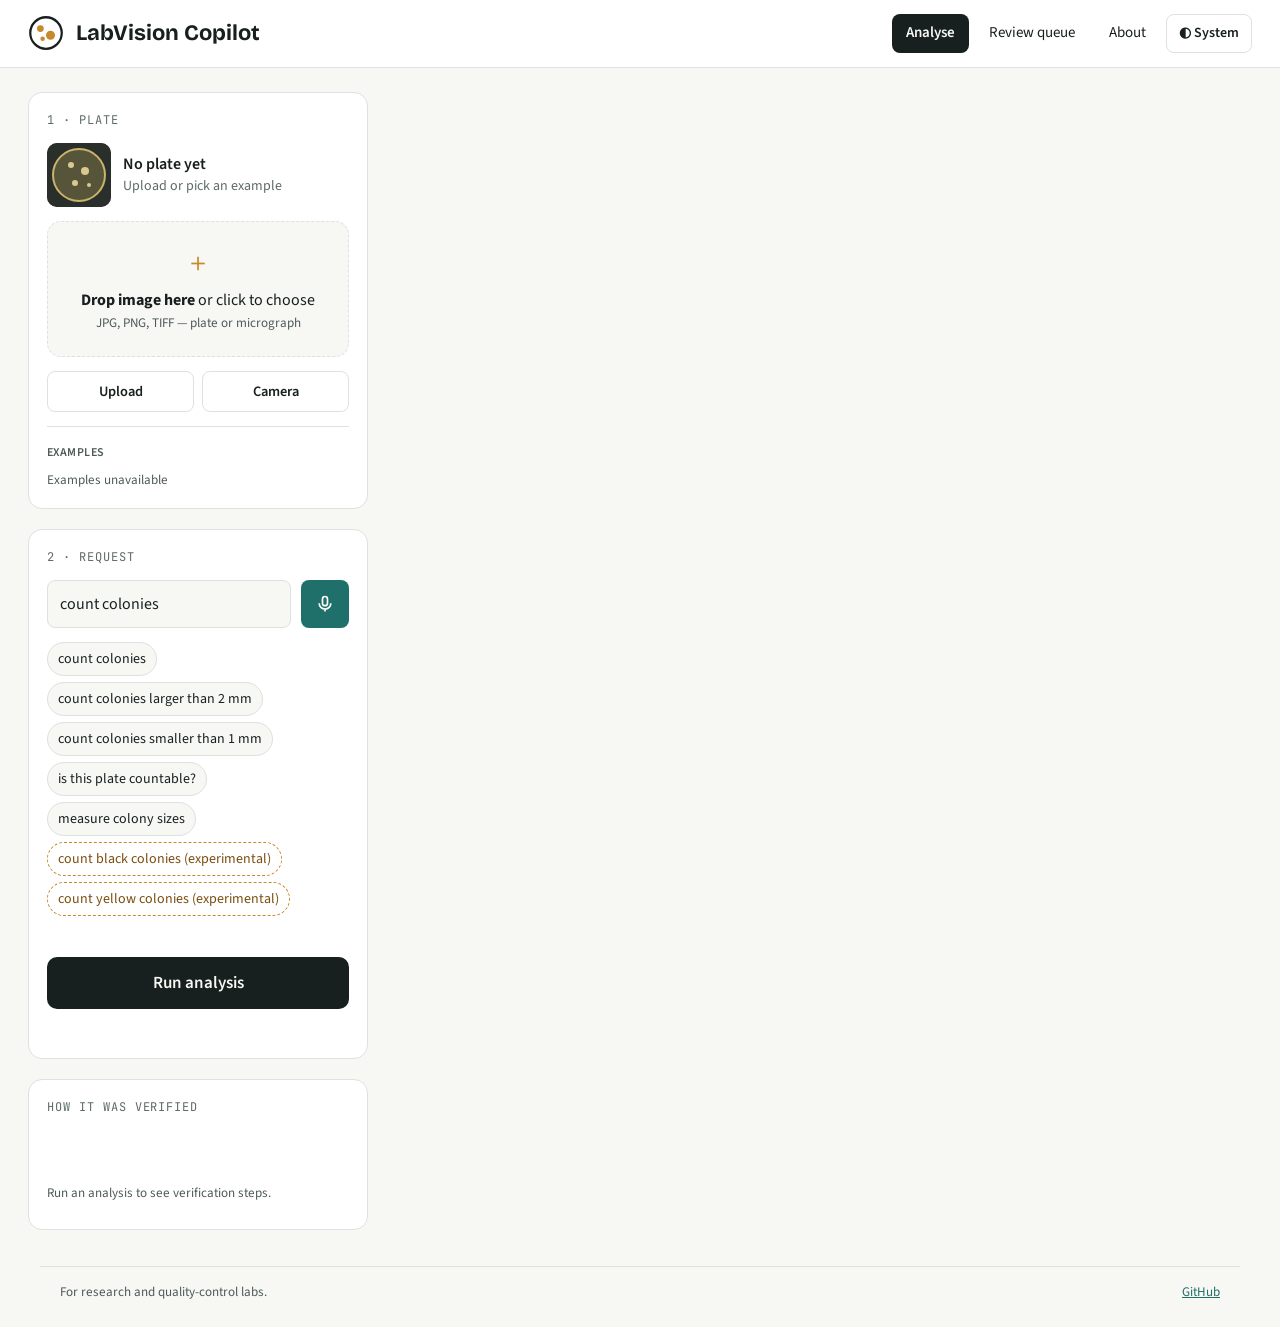
==== web/index.html @ f02cd076 "Honest verification steps, dark mode + theme toggle, Stop, batch upload - Agent: one plan row per Mu" ====
<!doctype html>
<html lang="en">
<head>
<meta charset="utf-8">
<meta name="viewport" content="width=device-width, initial-scale=1">
<title>LabVision Copilot</title>
<link rel="preconnect" href="https://fonts.googleapis.com">
<link href="https://fonts.googleapis.com/css2?family=Bricolage+Grotesque:opsz,wght@12..96,500;12..96,700&family=Source+Sans+3:wght@400;600&family=JetBrains+Mono:wght@400;500&display=swap" rel="stylesheet">
<link rel="icon" href="/web/favicon.svg" type="image/svg+xml">
<link rel="stylesheet" href="/web/app.css">
<script src="/web/theme.js"></script>
<style>
/* App layout — Session 10 mock */
.app-main{max-width:1360px;margin:0 auto;padding:24px 28px;display:flex;flex-wrap:wrap;gap:24px;align-items:flex-start}
.app-left{flex:1 1 340px;min-width:0;max-width:400px;display:flex;flex-direction:column;gap:20px}
.app-right{flex:999 1 600px;min-width:0;display:flex;flex-direction:column;gap:16px}
.topbar{background:var(--surface);border-bottom:1px solid var(--line)}
.topbar-inner{max-width:1360px;margin:0 auto;padding:14px 28px;display:flex;flex-wrap:wrap;gap:16px;align-items:center;justify-content:space-between}
.nav{display:flex;gap:6px;font-size:15px}
.nav a{color:var(--ink);text-decoration:none;padding:8px 14px;border-radius:8px}
.nav a.active{background:var(--ink);color:var(--bg);font-weight:600}
.back-link-bar{max-width:1360px;margin:0 auto;padding:16px 28px 0}
.back-link-bar a{color:var(--ink);text-decoration:none;font-weight:600}
.back-link-bar a:hover{text-decoration:underline}
@media(max-width:860px){.back-link-bar{padding:12px 16px 0}}
.nav-badge{background:var(--accent-soft);color:var(--accent-soft-text);font-family:"JetBrains Mono",monospace;font-size:13px;padding:1px 7px;border-radius:999px}
.card{background:var(--surface);border:1px solid var(--line);border-radius:14px;padding:18px;display:flex;flex-direction:column;gap:14px}
.card-kicker{font-family:"JetBrains Mono",monospace;font-size:12px;letter-spacing:.08em;text-transform:uppercase;color:var(--muted-2)}
.plate-thumb{width:64px;height:64px;border-radius:10px;background:#2A2F2C;display:grid;place-items:center;flex-shrink:0;overflow:hidden}
.plate-thumb img{width:100%;height:100%;object-fit:cover}
.btn-row{display:flex;gap:8px}
.btn-row .btn{flex:1}
.mic-btn{width:48px;border-radius:8px;border:none;background:var(--teal);color:#fff;display:grid;place-items:center;flex-shrink:0}
.mic-btn svg{width:20px;height:20px}
.chip-row{display:flex;flex-wrap:wrap;gap:6px}
.chip-row .sug-chip{font:400 14px "Source Sans 3",sans-serif;padding:6px 10px;border-radius:999px;border:1px solid var(--line);background:var(--bg);color:var(--ink)}
.chip-row .sug-chip.experimental{border:1px dashed var(--accent);background:var(--surface);color:var(--accent-soft-text)}
.run-btn{font:600 17px "Source Sans 3",sans-serif;padding:14px;border-radius:10px;border:none;background:var(--ink);color:var(--bg)}
.stop-btn{margin-left:auto;font:600 14px "Source Sans 3",sans-serif;padding:8px 14px;border-radius:8px;border:1.5px solid var(--fail);background:transparent;color:var(--fail);cursor:pointer}
.stop-btn:hover{background:color-mix(in srgb, var(--fail) 12%, transparent)}
.verified-grid{display:flex;flex-direction:column;gap:10px;list-style:none;padding:0;margin:0}
.verified-grid li{display:grid;grid-template-columns:22px minmax(0,1fr) auto;gap:4px 10px;align-items:start;font-size:14px}
.verified-grid .icon{font-weight:700}
.verified-grid .tl-body{min-width:0;overflow-wrap:break-word}
.verified-grid .tl-name{font-weight:600;overflow-wrap:break-word;min-width:0}
.verified-grid .tl-kv{font-family:"JetBrains Mono",monospace;font-size:12px;color:var(--muted-2);overflow-wrap:break-word;min-width:0}
.result-header{background:var(--surface);border:1px solid var(--line);border-radius:14px;padding:20px 24px;display:flex;flex-wrap:wrap;gap:24px;align-items:center;justify-content:space-between}
.big-count{font-family:"Bricolage Grotesque",sans-serif;font-weight:700;font-size:72px;line-height:1}
.viewer-card{background:var(--surface);border:1px solid var(--line);border-radius:14px;overflow:hidden}
.viewer-toolbar-top{padding:10px 14px;display:flex;flex-wrap:wrap;gap:12px;align-items:center;justify-content:space-between;border-bottom:1px solid var(--line)}
.seg-control{display:flex;gap:4px;background:var(--bg);padding:4px;border-radius:9px}
.seg-control .btn{padding:7px 12px;border-radius:6px;border:none;background:transparent;color:var(--muted);font:600 14px "Source Sans 3",sans-serif}
.seg-control .btn.is-active{background:var(--surface);color:var(--ink);box-shadow:0 1px 2px rgba(0,0,0,.08)}
.info-cards{display:grid;grid-template-columns:repeat(auto-fit,minmax(240px,1fr));gap:16px}
.info-card{background:var(--surface);border:1px solid var(--line);border-radius:14px;padding:18px;display:flex;flex-direction:column;gap:6px}
@media(max-width:860px){.app-main{padding:16px}.app-left{max-width:none}.big-count{font-size:56px}}
</style>
</head>
<body>
<header class="topbar">
  <div class="topbar-inner">
    <a href="/" class="brand" aria-label="LabVision Copilot — home" style="display:flex;align-items:center;gap:12px;color:inherit;text-decoration:none">
      <svg width="36" height="36" viewBox="0 0 32 32" aria-hidden="true"><circle cx="16" cy="16" r="14" fill="none" stroke="currentColor" stroke-width="2"/><circle cx="11" cy="12" r="3" fill="var(--accent)"/><circle cx="20" cy="18" r="4" fill="var(--accent)"/><circle cx="13" cy="21" r="2" fill="var(--accent)"/></svg>
      <span style="font-family:'Bricolage Grotesque',sans-serif;font-weight:700;font-size:22px">LabVision Copilot</span>
    </a>
    <nav class="nav">
      <a href="/app" class="active">Analyse</a>
      <a href="/app/queue">Review queue <span id="queueBadge" class="nav-badge" hidden>0</span></a>
      <a href="/">About</a>
    </nav>
  </div>
</header>

<div id="backToQueue" class="back-link-bar" hidden><a href="/app/queue">← Back to review queue</a></div>
<main class="app-main">
  <!-- LEFT -->
  <aside class="app-left">
    <div class="card">
      <span class="card-kicker">1 · Plate</span>
      <div style="display:flex;gap:12px;align-items:center">
        <div class="plate-thumb" id="plateThumb"><svg viewBox="0 0 64 64" width="64" height="64"><rect width="64" height="64" rx="10" fill="#2A2F2C"/><circle cx="32" cy="32" r="26" fill="#56553A" stroke="#C9B46A" stroke-width="2"/><g fill="#D9C98E"><circle cx="24" cy="22" r="3"/><circle cx="38" cy="28" r="4"/><circle cx="28" cy="40" r="3"/><circle cx="42" cy="42" r="2"/></g></svg></div>
        <div style="display:flex;flex-direction:column;min-width:0">
          <span id="plateName" style="font-weight:600;white-space:nowrap;overflow:hidden;text-overflow:ellipsis">No plate yet</span>
          <span id="plateMeta" style="color:var(--muted-2);font-size:14px">Upload or pick an example</span>
        </div>
      </div>
      <div id="dropzone" class="dropzone" tabindex="0" role="button" aria-label="Drop image or click to choose file">
        <div class="dz-icon">＋</div>
        <p class="dz-text"><strong>Drop image here</strong> or click to choose</p>
        <p class="dz-hint">JPG, PNG, TIFF — plate or micrograph</p>
        <input id="fileInput" type="file" accept="image/*" hidden>
        <img id="previewThumb" hidden alt="">
      </div>
      <div class="btn-row">
        <button id="uploadBtn" class="btn" type="button">Upload</button>
        <button id="cameraBtn" class="btn" type="button">Camera</button>
        <button id="cameraCaptureBtn" class="btn" type="button" hidden>Capture</button>
        <button id="cameraCancelBtn" class="btn" type="button" hidden>Cancel</button>
      </div>
      <div id="cameraWrap" hidden><video id="cameraVideo" autoplay playsinline muted></video><canvas id="cameraCanvas" hidden></canvas></div>
      <div id="examples" class="examples" aria-label="examples"><span class="label">Examples</span><div id="exampleThumbs" class="thumbs"></div></div>
      <!-- keep original cameraBtn id for JS compatibility -->
      <button id="cameraBtn_hidden" hidden></button>
    </div>

    <div class="card">
      <label for="requestInput" class="card-kicker">2 · Request</label>
      <div style="display:flex;gap:10px;align-items:stretch">
        <input id="requestInput" type="text" value="count colonies" placeholder="count colonies larger than 2 mm" style="flex:1;min-width:0;font:400 16px 'Source Sans 3',sans-serif;padding:12px;border:1px solid var(--line);border-radius:8px;background:var(--bg);color:var(--ink)">
        <button id="micBtn" class="mic-btn" type="button" aria-label="Speak the request"><svg viewBox="0 0 24 24" fill="none" stroke="currentColor" stroke-width="2" aria-hidden="true"><rect x="9" y="3" width="6" height="11" rx="3"/><path d="M5 11a7 7 0 0 0 14 0M12 18v3"/></svg></button>
      </div>
      <div id="suggestedChips" class="chip-row"></div>
      <div id="micStatus" class="mic-status" aria-live="polite" style="font-size:13px;color:var(--muted-2);min-height:1em"></div>
      <button id="runBtn" class="run-btn" type="button">Run analysis</button>
      <div id="leftStatus" class="left-status" aria-live="polite" style="font-size:.85rem;min-height:1.2em"></div>
      <textarea id="requestInput_hidden" hidden></textarea>
    </div>

    <div class="card" id="verifiedCard">
      <div style="display:flex;justify-content:space-between;align-items:baseline;margin-bottom:8px">
        <span class="card-kicker">How it was verified</span>
        <span id="verifiedTime" style="font-family:'JetBrains Mono',monospace;font-size:12px;color:var(--muted-2)"></span>
      </div>
      <div id="liveProgress"><ol id="liveSteps" class="verified-grid" style="list-style:none;padding:0;margin:0"></ol></div>
      <ol id="traceList" class="timeline" hidden></ol>
      <div id="emptyState" class="empty" style="padding:8px 0;text-align:left"><p class="muted small" style="margin:0">Run an analysis to see verification steps.</p></div>
      <div id="loadingState" class="loading" hidden><div class="spinner"></div><p id="loadingText">Analysing…</p><button id="stopBtn" class="stop-btn" type="button">Stop analysis</button></div>
      <div id="errorState" class="error-box" hidden role="alert"><p id="errorMsg"></p><p id="errorHint" class="muted"></p></div>
    </div>
  </aside>

  <!-- RIGHT -->
  <section class="app-right">
    <div id="resultState" hidden>
      <div class="result-header">
        <div style="display:flex;align-items:baseline;gap:14px">
          <span id="countBig" class="big-count">—</span>
          <div style="display:flex;flex-direction:column">
            <span id="requestSubtitle" style="font-weight:600;font-size:18px"></span>
            <span id="countSub" class="muted mono" style="font-size:14px;color:var(--muted-2)"></span>
          </div>
        </div>
        <div style="display:flex;gap:10px;align-items:center;flex-wrap:wrap">
          <span id="statusPill" class="pill">ok</span>
          <button id="approveBtn" class="btn" style="background:var(--ok);color:#fff;border-color:var(--ok)" hidden>Approve</button>
        </div>
      </div>

      <div class="viewer-card" style="margin-top:16px">
        <div class="viewer-toolbar-top">
          <div class="seg-control" role="group" aria-label="Correction mode">
            <button id="modeView" class="btn is-active" type="button">View</button>
            <button id="modeAdd" class="btn" type="button">Add · draw a box</button>
            <button id="modeRemove" class="btn" type="button">Remove</button>
            <button id="modeManual" class="btn" type="button" style="display:none">Mark manually</button>
          </div>
          <div style="display:flex;gap:16px;font-size:14px;color:var(--muted)">
            <label class="chk" style="display:flex;gap:6px;align-items:center"><input type="checkbox" id="masksToggle" checked> Masks</label>
            <label class="chk" style="display:flex;gap:6px;align-items:center"><input type="checkbox" id="boxesToggle" checked> Boxes</label>
          </div>
        </div>
        <div id="canvasWrap" class="canvas-wrap" style="border:none;border-top:1px solid var(--line);border-radius:0">
          <canvas id="viewer"></canvas>
          <canvas id="dragOverlay" width="0" height="0" style="position:absolute; inset:0; width:100%; height:100%; pointer-events:none;"></canvas>
          <div id="clickSpinner" class="click-spinner" hidden></div>
        </div>
        <p class="muted small" style="padding:10px 14px;margin:0">Masks teal, human edits amber. Click or drag to correct.</p>
      </div>

      <div class="info-cards" style="margin-top:16px">
        <div class="info-card"><span class="card-kicker">Sizes</span><span id="sizesMedian" style="font-family:'JetBrains Mono',monospace;font-size:22px;font-weight:600">—</span><span id="sizesRange" style="color:var(--muted-2);font-size:14px">No data yet</span></div>
        <div class="info-card"><span class="card-kicker">Report</span><span id="reportSummary" style="font-size:15px">No report yet.</span></div>
        <div class="info-card"><span class="card-kicker">Export</span><div style="display:flex;gap:8px;flex-wrap:wrap;margin-top:6px"><a id="csvLink" class="btn" href="#" download>CSV</a><a id="auditLink" class="btn" href="#" target="_blank">Audit log</a></div></div>
      </div>

      <div class="tabs" role="tablist" style="margin-top:16px">
        <button role="tab" aria-selected="true" data-tab="verify" class="tab is-active">How it was verified</button>
        <button role="tab" data-tab="measure" class="tab">Measurements</button>
        <button role="tab" data-tab="types" class="tab">Colony types</button>
        <button role="tab" data-tab="report" class="tab">Report</button>
      </div>
      <div id="tab-verify" class="tab-panel is-active"><ol id="traceList2" class="timeline"></ol></div>
      <div id="tab-measure" class="tab-panel" hidden><div class="table-wrap"><table id="measureTable"><thead><tr><th>#</th><th>Area (px²)</th><th>Diam (px)</th><th>Area (mm²)</th><th>Diam (mm)</th></tr></thead><tbody></tbody></table></div></div>
      <div id="tab-types" class="tab-panel" hidden><div id="colonyTypes"></div><p class="muted small">Descriptive only. Confirm with standard microbiological methods.</p></div>
      <div id="tab-report" class="tab-panel" hidden><pre id="reportText" class="report"></pre></div>
    </div>
    <div id="resultState_hidden" hidden></div>
  </section>
</main>

<div id="toast" hidden style="position:fixed;bottom:24px;left:50%;transform:translateX(-50%);background:var(--ink);color:var(--bg);padding:12px 18px;border-radius:var(--radius-btn);box-shadow:var(--shadow);font-size:14px;z-index:50;max-width:90vw"></div>
<footer class="ftr"><span>For research and quality-control labs.</span><a href="https://github.com/Cmon3/LabVision" target="_blank" rel="noopener noreferrer">GitHub</a></footer>

<script>
// upload button
document.getElementById('uploadBtn')?.addEventListener('click', ()=> document.getElementById('fileInput')?.click());
// keep IDs compatible: map new elements to old IDs expected by app.js
// plate thumb/name updates
const _origSetFile = window.setFile; // will be overridden by app.js load
document.addEventListener('DOMContentLoaded', ()=>{
  // queue badge
  fetch('/api/queue').then(r=>r.json()).then(data=>{
    const need = data.filter(d=>d.needs_review && !d.reviewed_by).length;
    const badge=document.getElementById('queueBadge');
    if(badge){ badge.textContent=need; badge.hidden = need===0; }
  }).catch(()=>{});
  // approve button wiring (right header)
  const approveBtn=document.getElementById('approveBtn');
  if(approveBtn){
    approveBtn.addEventListener('click', async ()=>{
      const runId = window.lastResult?.run_id;
      if(!runId) return;
      const reviewer = prompt('Your name for audit log:') || 'technician';
      const r=await fetch(`/api/runs/${encodeURIComponent(runId)}/approve`,{method:'POST',headers:{'Content-Type':'application/json'},body:JSON.stringify({reviewer})});
      if(r.ok){ alert('Approved'); approveBtn.hidden=true; } else alert('Approve failed');
    });
  }
  // sync request subtitle and sizes from app.js renderResult
  const origRender = window.renderResult;
  // patch after app.js loads
  setTimeout(()=>{
    if(window.renderResult){
      const _orig=window.renderResult;
      window.renderResult=function(data){
        _orig(data);
        const sub=document.getElementById('requestSubtitle');
        if(sub) sub.textContent=data.inputs?.request || document.getElementById('requestInput')?.value || '—';
        const sub2=document.getElementById('countSub');
        // already set by orig, but add human edits count
        if(data.boxes && data.measurements){
          const human = (data.boxes.length - (data.measurements.length||0));
          // show SAM + human
        }
        const medianEl=document.getElementById('sizesMedian');
        const rangeEl=document.getElementById('sizesRange');
        if(data.measurements && data.measurements.length){
          const ds=data.measurements.map(m=>m.diameter_mm||m.diameter_px).filter(v=>v);
          if(ds.length){ ds.sort((a,b)=>a-b); const med=ds[Math.floor(ds.length/2)]; if(medianEl) medianEl.textContent=`median ${med.toFixed(1)} ${data.measurements[0].diameter_mm?'mm':'px'}`; if(rangeEl) rangeEl.textContent=`range ${Math.min(...ds).toFixed(1)}–${Math.max(...ds).toFixed(1)} ${data.measurements[0].diameter_mm?'mm':'px'}`; }
        }
        const reportSum=document.getElementById('reportSummary');
        if(reportSum && data.report) reportSum.textContent=data.report.split('\n').slice(0,2).join(' ');
        const auditLink=document.getElementById('auditLink');
        if(auditLink && data.run_id) auditLink.href=`/api/runs/${data.run_id}`;
        // show approve if countable etc
        const ab=document.getElementById('approveBtn');
        if(ab && data.run_id) ab.hidden=false;
        // mirror liveSteps to verifiedTime
        const vt=document.getElementById('verifiedTime');
        if(vt && data.trace) vt.textContent = data.duration_ms ? (data.duration_ms/1000).toFixed(1)+' s' : '';
        // sync plate thumb
        const pn=document.getElementById('plateName');
        const pm=document.getElementById('plateMeta');
        if(pn && data.image_w) {
          pn.textContent = data.inputs?.image || data.run_id || 'Plate';
          if(pm) pm.textContent = `${data.image_w} × ${data.image_h}`;
        }
      };
    }
  }, 500);
});
// view mode toggle maps to existing modes
document.getElementById('modeView')?.addEventListener('click', ()=>{
  document.querySelectorAll('.seg-control .btn').forEach(b=>b.classList.remove('is-active'));
  document.getElementById('modeView').classList.add('is-active');
  // set to view (no correction)
  if(window.correctMode) window.correctMode='view';
});
document.getElementById('modeAdd')?.addEventListener('click', ()=>{
  document.querySelectorAll('.seg-control .btn').forEach(b=>b.classList.remove('is-active'));
  document.getElementById('modeAdd').classList.add('is-active');
  document.getElementById('modeAdd').dispatchEvent(new Event('click',{bubbles:true})); // let app.js handle
});
</script>
<script src="/web/app.js"></script>
</body>
</html>
---- web/app.css ----
:root{
  /* Design tokens — Session 10 */
  --bg:#F7F7F4; --surface:#FFFFFF; --ink:#18201F; --muted:#4E5B59; --muted-2:#5E6B69; --line:#DDE2DF;
  --accent:#C8892B; --accent-text:#18201F; --accent-soft:#F6E7CC; --accent-soft-text:#7A4E10;
  --teal:#1F6F6A; --teal-stroke:#29B3A8; --teal-fill:rgba(41,179,168,.35);
  --ok:#2F7D4F; --ok-soft:#DCEFE2; --ok-text:#1E5E37;
  --warn:#B7791F; --warn-soft:#F6E7CC; --warn-text:#7A4E10;
  --fail:#A94A3C;
  --badge-model-bg:#E6E0F5; --badge-model-text:#4B3A86;
  --badge-rule-bg:#E3E8E6; --badge-rule-text:#3D4A48;
  --badge-human-bg:#D6ECEA; --badge-human-text:#154F4B;
  --radius:14px; --radius-sm:8px; --radius-btn:10px; --radius-pill:999px;
  --shadow:0 1px 8px rgba(24,32,31,.08);
  --row-flag-bg:#FFFBF3; --flag-line:#E8C98C; --on-ok:#FFFFFF;
  --band-bg:#18201F; --band-ink:#F7F7F4; --band-muted:#C9D2CF;
  color-scheme:light;
}
/* Dark palette: OS preference unless the user picked Light; or the user picked Dark */
@media(prefers-color-scheme:dark){
  :root:not([data-theme="light"]){color-scheme:dark;
    --bg:#0F1413; --surface:#181E1D; --ink:#E8F0EE; --muted:#9AB0AD; --muted-2:#A9BBB9; --line:#26302E;
    --accent:#D99A3A; --accent-text:#1A1406; --accent-soft:#2A2110; --accent-soft-text:#E8C98C;
    --teal:#2EB8AD; --teal-stroke:#3DD4C7; --teal-fill:rgba(45,212,200,.32);
    --ok:#3DBF7A; --ok-soft:#143524; --ok-text:#A7E8C2;
    --warn:#E0A040; --warn-soft:#2A2310; --warn-text:#F0D9A8;
    --fail:#E07A6E;
    --badge-model-bg:#2A2640; --badge-model-text:#C8B8F5;
    --badge-rule-bg:#222A28; --badge-rule-text:#C8D6D2;
    --badge-human-bg:#14302E; --badge-human-text:#9BE8E0;
    --shadow:0 1px 12px rgba(0,0,0,.45);

    --row-flag-bg:#241E12; --flag-line:#6B5424; --on-ok:#0F1413;
    --band-bg:#1C2422; --band-ink:#E8F0EE; --band-muted:#A9BBB9;
  }
}
:root[data-theme="dark"]{color-scheme:dark;
    --bg:#0F1413; --surface:#181E1D; --ink:#E8F0EE; --muted:#9AB0AD; --muted-2:#A9BBB9; --line:#26302E;
    --accent:#D99A3A; --accent-text:#1A1406; --accent-soft:#2A2110; --accent-soft-text:#E8C98C;
    --teal:#2EB8AD; --teal-stroke:#3DD4C7; --teal-fill:rgba(45,212,200,.32);
    --ok:#3DBF7A; --ok-soft:#143524; --ok-text:#A7E8C2;
    --warn:#E0A040; --warn-soft:#2A2310; --warn-text:#F0D9A8;
    --fail:#E07A6E;
    --badge-model-bg:#2A2640; --badge-model-text:#C8B8F5;
    --badge-rule-bg:#222A28; --badge-rule-text:#C8D6D2;
    --badge-human-bg:#14302E; --badge-human-text:#9BE8E0;
    --shadow:0 1px 12px rgba(0,0,0,.45);

    --row-flag-bg:#241E12; --flag-line:#6B5424; --on-ok:#0F1413;
    --band-bg:#1C2422; --band-ink:#E8F0EE; --band-muted:#A9BBB9;
}
[hidden]{display:none !important}
*{box-sizing:border-box}
html,body{margin:0; min-height:100%}
body{font-family:"Source Sans 3",system-ui,sans-serif; background:var(--bg); color:var(--ink); line-height:1.5}
h1{font-family:"Bricolage Grotesque",system-ui,sans-serif; font-size:1.35rem; margin:0; letter-spacing:-.02em}
.mono{font-family:"JetBrains Mono",ui-monospace,monospace}
.muted{color:var(--muted)}
.small{font-size:.82rem}
a{color:var(--teal)}
:focus-visible{outline:2px solid var(--accent); outline-offset:2px}

/* header */
.hdr{border-bottom:1px solid var(--line); background:var(--surface); position:sticky; top:0; z-index:10}
.hdr-inner{max-width:1200px; margin:0 auto; padding:14px 20px; display:flex; align-items:center; justify-content:space-between; gap:16px; flex-wrap:wrap}
.hdr-sub{margin:2px 0 0; color:var(--muted); font-size:.88rem}
.chips{display:flex; gap:8px; flex-wrap:wrap}
.chip{font-family:"JetBrains Mono",monospace; font-size:.72rem; padding:4px 8px; border-radius:999px; border:1px solid var(--line); background:var(--bg); color:var(--muted)}
.sug-chips{margin-top:6px}
.sug-chip{font:500 .82rem "Source Sans 3",sans-serif; padding:6px 10px; border-radius:999px; border:1px solid var(--line); background:var(--surface); color:var(--ink); cursor:pointer; transition:border-color .15s, background .15s}
.sug-chip:hover{border-color:var(--accent); background:color-mix(in srgb, var(--accent) 8%, var(--surface))}
.sug-chip.experimental{border-color:var(--warn); color:var(--warn)}

/* layout */
.layout{max-width:1200px; margin:0 auto; padding:20px; display:grid; grid-template-columns:380px 1fr; gap:20px; align-items:start}
@media(max-width:860px){ .layout{grid-template-columns:1fr} }
.panel{background:var(--surface); border:1px solid var(--line); border-radius:var(--radius); box-shadow:var(--shadow); padding:16px}
.left{display:flex; flex-direction:column; gap:12px}
.right{min-height:420px}

/* dropzone */
.dropzone{border:1.5px dashed var(--line); border-radius:var(--radius); padding:22px 16px; text-align:center; cursor:pointer; background:var(--bg); transition:border-color .15s}
.dropzone:hover, .dropzone.dragover{border-color:var(--accent); background:color-mix(in srgb, var(--accent) 8%, var(--bg))}
.dropzone:focus-visible{border-color:var(--accent)}
.dz-icon{font-size:1.6rem; color:var(--accent)}
.dz-text{margin:6px 0 2px}
.dz-hint{margin:0; font-size:.82rem; color:var(--muted)}
#previewThumb{max-width:100%; max-height:160px; margin-top:10px; border-radius:8px; border:1px solid var(--line)}

/* buttons */
.btn{font:600 .9rem "Source Sans 3",sans-serif; padding:9px 14px; border-radius:8px; border:1px solid var(--line); background:var(--surface); color:var(--ink); cursor:pointer}
.btn:hover{border-color:var(--ink)}
.btn:disabled{opacity:.5; cursor:not-allowed}
.btn-primary{background:var(--ink); color:var(--bg); border-color:var(--ink); width:100%; padding:12px; font-size:1rem}
.btn-primary:hover{filter:brightness(1.1)}
.btn-ghost{background:transparent}
.btn-sm{padding:6px 10px; font-size:.82rem}
.btn-sm.is-active{background:var(--accent); color:#fff; border-color:var(--accent)}
.row{display:flex; gap:8px; align-items:center}
.gap{gap:8px}
.seg{flex:1}

/* examples */
.examples{border-top:1px solid var(--line); padding-top:12px}
.label{font-size:.75rem; font-weight:600; letter-spacing:.04em; text-transform:uppercase; color:var(--muted)}
.thumbs{display:flex; gap:8px; margin-top:8px; flex-wrap:wrap}
.thumb{width:84px; height:64px; object-fit:cover; border-radius:8px; border:2px solid transparent; cursor:pointer; background:var(--bg)}
.thumb:hover{border-color:var(--line)}
.thumb.is-selected{border-color:var(--accent)}
.thumb-label{font-size:.68rem; text-align:center; color:var(--muted); font-family:"JetBrains Mono",monospace}

/* request */
.request-row{display:flex; gap:8px}
.request-row textarea{flex:1; font:400 .95rem "Source Sans 3",sans-serif; padding:10px 12px; border:1px solid var(--line); border-radius:8px; background:var(--bg); color:var(--ink); resize:vertical}
.mic{width:48px; height:48px; border-radius:50%; border:1px solid var(--line); background:var(--surface); font-size:1.2rem; cursor:pointer; flex-shrink:0}
.mic.is-recording{background:var(--fail); color:#fff; border-color:var(--fail); animation:pulse 1.2s infinite}
@keyframes pulse{0%,100%{transform:scale(1)}50%{transform:scale(1.05)}}
.mic-status{font-size:.82rem; color:var(--muted); min-height:1em}
@media(prefers-reduced-motion:reduce){ .mic.is-recording{animation:none} .spinner{animation:none} }

/* camera */
#cameraWrap{border:1px solid var(--line); border-radius:8px; overflow:hidden; background:#000}
#cameraVideo{width:100%; display:block; max-height:260px}

/* left status */
.left-status{font-size:.85rem; min-height:1.2em}

/* empty/loading/error */
.empty{padding:28px 10px; text-align:center; color:var(--muted)}
.empty code{font-family:"JetBrains Mono",monospace; font-size:.85em}
.empty-steps{list-style:none; padding:0; margin:12px 0; display:flex; flex-direction:column; gap:6px; text-align:left; max-width:360px; margin-left:auto; margin-right:auto}
.empty-steps li{padding:6px 10px; border:1px solid var(--line); border-radius:8px; background:var(--bg); font-size:.88rem}
.loading{display:flex; gap:12px; align-items:center; padding:18px; color:var(--muted)}
.spinner{width:22px; height:22px; border:3px solid var(--line); border-top-color:var(--accent); border-radius:50%; animation:spin .8s linear infinite}
@keyframes spin{to{transform:rotate(360deg)}}
.error-box{padding:14px; border:1px solid color-mix(in srgb, var(--fail) 30%, transparent); background:color-mix(in srgb, var(--fail) 8%, var(--surface)); border-radius:8px; color:var(--fail)}

/* hero */
.hero{display:flex; align-items:center; justify-content:space-between; gap:12px; padding:14px; background:var(--bg); border:1px solid var(--line); border-radius:var(--radius)}
.count-big{font-family:"Bricolage Grotesque",sans-serif; font-size:2rem; font-weight:700; line-height:1}
.pill{font:600 .78rem "JetBrains Mono",monospace; padding:6px 10px; border-radius:999px; border:1px solid var(--line); text-transform:uppercase; letter-spacing:.04em}
.pill.ok{background:color-mix(in srgb, var(--ok) 14%, var(--surface)); color:var(--ok); border-color:color-mix(in srgb, var(--ok) 30%, transparent)}
.pill.warn,.pill.tntc,.pill.rephoto{background:color-mix(in srgb, var(--warn) 14%, var(--surface)); color:var(--warn); border-color:color-mix(in srgb, var(--warn) 30%, transparent)}
.pill.fail,.pill.blurry,.pill.glare{background:color-mix(in srgb, var(--fail) 12%, var(--surface)); color:var(--fail); border-color:color-mix(in srgb, var(--fail) 30%, transparent)}
.pill.empty{background:color-mix(in srgb, var(--muted) 14%, var(--surface)); color:var(--muted); border-color:color-mix(in srgb, var(--muted) 30%, transparent)}

/* viewer */
.viewer-toolbar{display:flex; gap:8px; align-items:center; flex-wrap:wrap; margin:12px 0}
.chk{font-size:.85rem; display:flex; gap:6px; align-items:center; cursor:pointer}
.canvas-wrap{position:relative; background:var(--bg); border:1px solid var(--line); border-radius:8px; overflow:hidden; min-height:200px; display:flex; align-items:center; justify-content:center}
.canvas-wrap canvas{max-width:100%; height:auto; display:block}
.canvas-wrap.mode-add{cursor:crosshair}
.canvas-wrap.mode-remove{cursor:pointer}
.canvas-wrap.mode-manual{cursor:copy}
.canvas-wrap canvas#viewer{cursor:inherit}
#dragOverlay{pointer-events:none}
.click-spinner{position:absolute; width:22px; height:22px; border:3px solid var(--line); border-top-color:var(--accent); border-radius:50%; animation:spin .7s linear infinite}
#toast{position:fixed; bottom:20px; left:50%; transform:translateX(-50%); background:var(--ink); color:var(--bg); padding:10px 16px; border-radius:8px; font-size:.88rem; box-shadow:var(--shadow); z-index:100; max-width:90vw}
#toast[hidden]{display:none !important}

/* tabs */
.tabs{display:flex; gap:6px; border-bottom:1px solid var(--line); margin-top:14px; overflow-x:auto}
.tab{font:600 .85rem "Source Sans 3",sans-serif; padding:8px 12px; border:1px solid transparent; border-bottom:none; background:transparent; color:var(--muted); cursor:pointer; border-radius:8px 8px 0 0; white-space:nowrap}
.tab.is-active{background:var(--surface); color:var(--ink); border-color:var(--line)}
.tab-panel{padding:12px 0}
.table-wrap{overflow:auto; border:1px solid var(--line); border-radius:8px}
table{width:100%; border-collapse:collapse; font-size:.88rem}
th,td{padding:8px 10px; text-align:left; border-bottom:1px solid var(--line); font-family:"JetBrains Mono",monospace; font-size:.82rem}
th{background:var(--bg); font-weight:600; color:var(--muted); text-transform:uppercase; letter-spacing:.04em; font-size:.72rem}
.report{white-space:pre-wrap; font:400 .9rem "Source Sans 3",sans-serif; background:var(--bg); border:1px solid var(--line); border-radius:8px; padding:12px}

/* timeline */
.timeline{list-style:none; padding:0; margin:0; display:flex; flex-direction:column; gap:10px}
.timeline li{display:flex; gap:10px; padding:10px; border:1px solid var(--line); border-radius:8px; background:var(--bg)}
.tl-icon{width:22px; height:22px; border-radius:50%; display:grid; place-items:center; font-size:.75rem; font-weight:700; flex-shrink:0; color:#fff}
.tl-icon.ok{background:var(--ok)} .tl-icon.warn{background:var(--warn)} .tl-icon.fail{background:var(--fail)}
.tl-icon.running{border:2px solid var(--line); border-top-color:var(--accent); background:var(--surface); color:transparent; animation:spin .7s linear infinite}
.tl-body{flex:1; min-width:0}
.tl-name{font-weight:600; font-size:.9rem}
.tl-kv{font-family:"JetBrains Mono",monospace; font-size:.78rem; color:var(--muted); word-break:break-word}
.tl-badge{font:600 .68rem "JetBrains Mono",monospace; padding:2px 6px; border-radius:999px; border:1px solid var(--line); text-transform:uppercase; letter-spacing:.04em; flex-shrink:0; height:fit-content}
.tl-badge.model{background:color-mix(in srgb, var(--accent) 14%, var(--surface)); color:var(--accent); border-color:color-mix(in srgb, var(--accent) 30%, transparent)}
.tl-badge.rule{background:var(--bg); color:var(--muted)}
.tl-badge.human{background:color-mix(in srgb, var(--teal) 14%, var(--surface)); color:var(--teal); border-color:color-mix(in srgb, var(--teal) 30%, transparent)}
#liveProgress{margin:12px 0}

/* footer */
.ftr{max-width:1200px; margin:0 auto; padding:16px 20px 24px; display:flex; justify-content:space-between; gap:12px; flex-wrap:wrap; font-size:.82rem; color:var(--muted); border-top:1px solid var(--line); margin-top:12px}
#toast{position:fixed;bottom:24px;left:50%;transform:translateX(-50%);background:var(--ink);color:var(--bg);padding:12px 18px;border-radius:var(--radius-btn);box-shadow:var(--shadow);font-size:14px;z-index:50;max-width:90vw}
#toast[hidden]{display:none !important}

/* theme toggle (web/theme.js) */
.theme-toggle{font:600 14px "Source Sans 3",sans-serif;padding:8px 12px;border-radius:8px;border:1px solid var(--line);background:transparent;color:var(--ink);cursor:pointer;white-space:nowrap}
.theme-toggle:hover{border-color:var(--accent)}
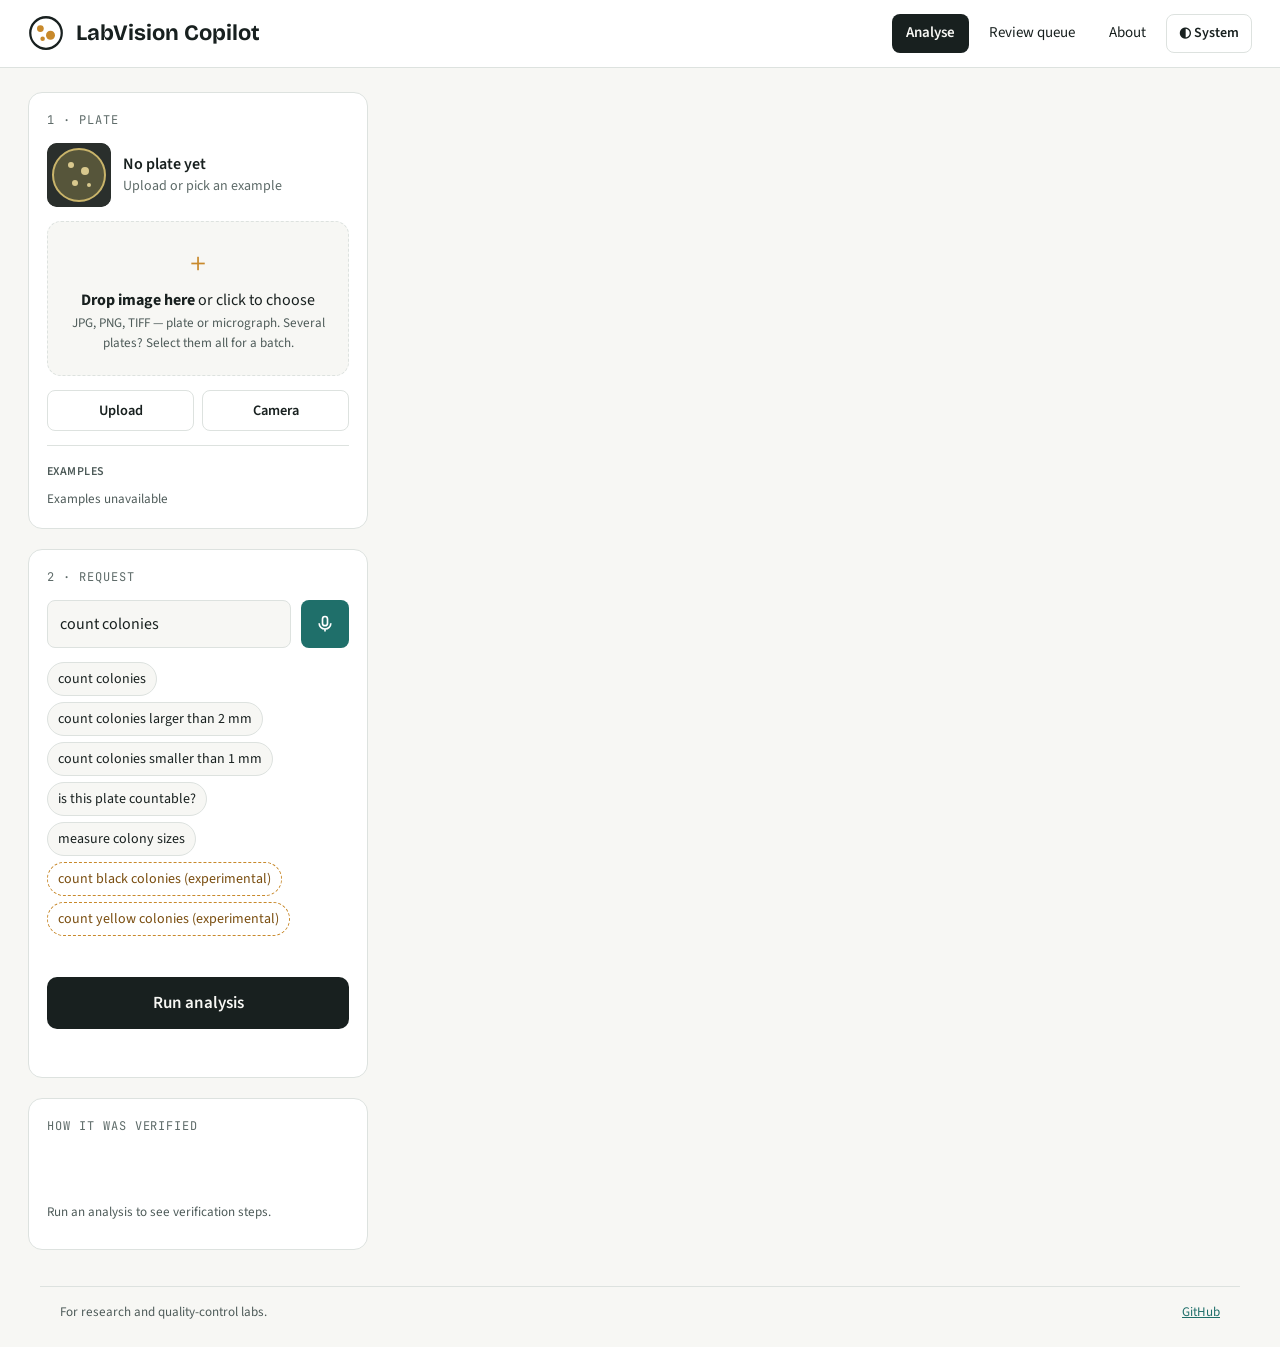
==== commit dcac8a74: "Plate preview before analysis, batch upload from /app, working Approve - Selecting/uploading a plate" ====
--- a/web/index.html
+++ b/web/index.html
@@ -7,8 +7,8 @@
 <link rel="preconnect" href="https://fonts.googleapis.com">
 <link href="https://fonts.googleapis.com/css2?family=Bricolage+Grotesque:opsz,wght@12..96,500;12..96,700&family=Source+Sans+3:wght@400;600&family=JetBrains+Mono:wght@400;500&display=swap" rel="stylesheet">
 <link rel="icon" href="/web/favicon.svg" type="image/svg+xml">
-<link rel="stylesheet" href="/web/app.css">
-<script src="/web/theme.js"></script>
+<link rel="stylesheet" href="/web/app.css?v=10">
+<script src="/web/theme.js?v=10"></script>
 <style>
 /* App layout — Session 10 mock */
 .app-main{max-width:1360px;margin:0 auto;padding:24px 28px;display:flex;flex-wrap:wrap;gap:24px;align-items:flex-start}
@@ -87,8 +87,8 @@
       <div id="dropzone" class="dropzone" tabindex="0" role="button" aria-label="Drop image or click to choose file">
         <div class="dz-icon">＋</div>
         <p class="dz-text"><strong>Drop image here</strong> or click to choose</p>
-        <p class="dz-hint">JPG, PNG, TIFF — plate or micrograph</p>
-        <input id="fileInput" type="file" accept="image/*" hidden>
+        <p class="dz-hint">JPG, PNG, TIFF — plate or micrograph. Several plates? Select them all for a batch.</p>
+        <input id="fileInput" type="file" accept="image/jpeg,image/png,image/tiff" multiple hidden>
         <img id="previewThumb" hidden alt="">
       </div>
       <div class="btn-row">
@@ -164,9 +164,10 @@
           <canvas id="dragOverlay" width="0" height="0" style="position:absolute; inset:0; width:100%; height:100%; pointer-events:none;"></canvas>
           <div id="clickSpinner" class="click-spinner" hidden></div>
         </div>
-        <p class="muted small" style="padding:10px 14px;margin:0">Masks teal, human edits amber. Click or drag to correct.</p>
-      </div>
-
+        <p id="viewerCaption" class="muted small" style="padding:10px 14px;margin:0">Masks teal, human edits amber. Click or drag to correct.</p>
+      </div>
+
+      <div id="resultDetails">
       <div class="info-cards" style="margin-top:16px">
         <div class="info-card"><span class="card-kicker">Sizes</span><span id="sizesMedian" style="font-family:'JetBrains Mono',monospace;font-size:22px;font-weight:600">—</span><span id="sizesRange" style="color:var(--muted-2);font-size:14px">No data yet</span></div>
         <div class="info-card"><span class="card-kicker">Report</span><span id="reportSummary" style="font-size:15px">No report yet.</span></div>
@@ -183,6 +184,7 @@
       <div id="tab-measure" class="tab-panel" hidden><div class="table-wrap"><table id="measureTable"><thead><tr><th>#</th><th>Area (px²)</th><th>Diam (px)</th><th>Area (mm²)</th><th>Diam (mm)</th></tr></thead><tbody></tbody></table></div></div>
       <div id="tab-types" class="tab-panel" hidden><div id="colonyTypes"></div><p class="muted small">Descriptive only. Confirm with standard microbiological methods.</p></div>
       <div id="tab-report" class="tab-panel" hidden><pre id="reportText" class="report"></pre></div>
+      </div>
     </div>
     <div id="resultState_hidden" hidden></div>
   </section>
@@ -208,9 +210,13 @@
   const approveBtn=document.getElementById('approveBtn');
   if(approveBtn){
     approveBtn.addEventListener('click', async ()=>{
-      const runId = window.lastResult?.run_id;
+      // lastResult is a top-level `let` in app.js: shared scope, but not a window property
+      const runId = (typeof lastResult!=="undefined" && lastResult) ? lastResult.run_id : null;
       if(!runId) return;
-      const reviewer = prompt('Your name for audit log:') || 'technician';
+      let saved=""; try{ saved=localStorage.getItem("labvision_reviewer")||""; }catch(_){}
+      const reviewer = (prompt('Your name for the audit log:', saved) || "").trim();
+      if(!reviewer) return;  // no anonymous approvals
+      try{ localStorage.setItem("labvision_reviewer", reviewer); }catch(_){}
       const r=await fetch(`/api/runs/${encodeURIComponent(runId)}/approve`,{method:'POST',headers:{'Content-Type':'application/json'},body:JSON.stringify({reviewer})});
       if(r.ok){ alert('Approved'); approveBtn.hidden=true; } else alert('Approve failed');
     });
@@ -251,7 +257,7 @@
         const pn=document.getElementById('plateName');
         const pm=document.getElementById('plateMeta');
         if(pn && data.image_w) {
-          pn.textContent = data.inputs?.image || data.run_id || 'Plate';
+          pn.textContent = data.inputs?.image || (typeof selectedFile!=="undefined" && selectedFile && !data.inputs ? selectedFile._name : "") || data.plate_id || data.run_id || 'Plate';
           if(pm) pm.textContent = `${data.image_w} × ${data.image_h}`;
         }
       };
@@ -271,6 +277,6 @@
   document.getElementById('modeAdd').dispatchEvent(new Event('click',{bubbles:true})); // let app.js handle
 });
 </script>
-<script src="/web/app.js"></script>
+<script src="/web/app.js?v=10"></script>
 </body>
 </html>
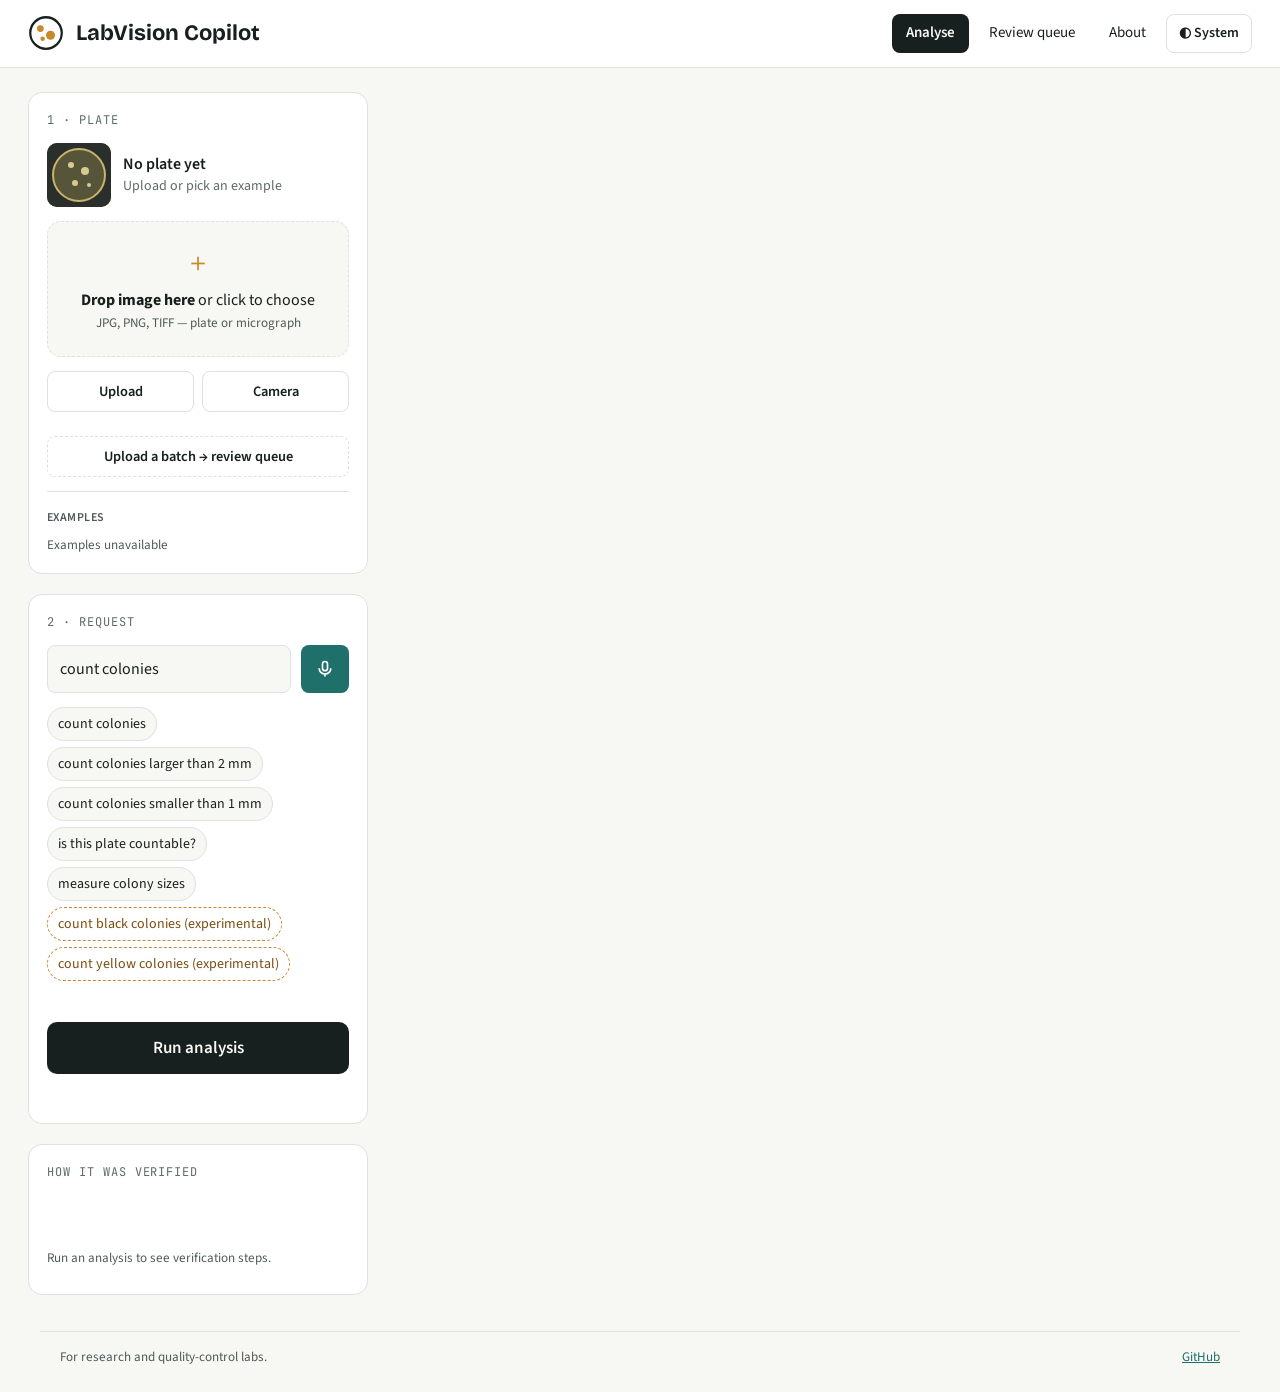
==== commit 05acf59b: "Benchmark all 39 annotated AGAR plates (dev+test, test stays headline); visible batch button in /app" ====
--- a/web/index.html
+++ b/web/index.html
@@ -7,8 +7,8 @@
 <link rel="preconnect" href="https://fonts.googleapis.com">
 <link href="https://fonts.googleapis.com/css2?family=Bricolage+Grotesque:opsz,wght@12..96,500;12..96,700&family=Source+Sans+3:wght@400;600&family=JetBrains+Mono:wght@400;500&display=swap" rel="stylesheet">
 <link rel="icon" href="/web/favicon.svg" type="image/svg+xml">
-<link rel="stylesheet" href="/web/app.css?v=10">
-<script src="/web/theme.js?v=10"></script>
+<link rel="stylesheet" href="/web/app.css?v=11">
+<script src="/web/theme.js?v=11"></script>
 <style>
 /* App layout — Session 10 mock */
 .app-main{max-width:1360px;margin:0 auto;padding:24px 28px;display:flex;flex-wrap:wrap;gap:24px;align-items:flex-start}
@@ -35,6 +35,7 @@
 .chip-row{display:flex;flex-wrap:wrap;gap:6px}
 .chip-row .sug-chip{font:400 14px "Source Sans 3",sans-serif;padding:6px 10px;border-radius:999px;border:1px solid var(--line);background:var(--bg);color:var(--ink)}
 .chip-row .sug-chip.experimental{border:1px dashed var(--accent);background:var(--surface);color:var(--accent-soft-text)}
+.batch-btn{width:100%;margin-top:10px;border-style:dashed}
 .run-btn{font:600 17px "Source Sans 3",sans-serif;padding:14px;border-radius:10px;border:none;background:var(--ink);color:var(--bg)}
 .stop-btn{margin-left:auto;font:600 14px "Source Sans 3",sans-serif;padding:8px 14px;border-radius:8px;border:1.5px solid var(--fail);background:transparent;color:var(--fail);cursor:pointer}
 .stop-btn:hover{background:color-mix(in srgb, var(--fail) 12%, transparent)}
@@ -87,7 +88,7 @@
       <div id="dropzone" class="dropzone" tabindex="0" role="button" aria-label="Drop image or click to choose file">
         <div class="dz-icon">＋</div>
         <p class="dz-text"><strong>Drop image here</strong> or click to choose</p>
-        <p class="dz-hint">JPG, PNG, TIFF — plate or micrograph. Several plates? Select them all for a batch.</p>
+        <p class="dz-hint">JPG, PNG, TIFF — plate or micrograph</p>
         <input id="fileInput" type="file" accept="image/jpeg,image/png,image/tiff" multiple hidden>
         <img id="previewThumb" hidden alt="">
       </div>
@@ -97,6 +98,8 @@
         <button id="cameraCaptureBtn" class="btn" type="button" hidden>Capture</button>
         <button id="cameraCancelBtn" class="btn" type="button" hidden>Cancel</button>
       </div>
+      <button id="batchBtn" class="btn batch-btn" type="button" title="Analyse many plates at once (up to 50). They go to the review queue.">Upload a batch → review queue</button>
+      <input id="batchInput" type="file" accept="image/jpeg,image/png,image/tiff" multiple hidden>
       <div id="cameraWrap" hidden><video id="cameraVideo" autoplay playsinline muted></video><canvas id="cameraCanvas" hidden></canvas></div>
       <div id="examples" class="examples" aria-label="examples"><span class="label">Examples</span><div id="exampleThumbs" class="thumbs"></div></div>
       <!-- keep original cameraBtn id for JS compatibility -->
@@ -277,6 +280,6 @@
   document.getElementById('modeAdd').dispatchEvent(new Event('click',{bubbles:true})); // let app.js handle
 });
 </script>
-<script src="/web/app.js?v=10"></script>
+<script src="/web/app.js?v=11"></script>
 </body>
 </html>
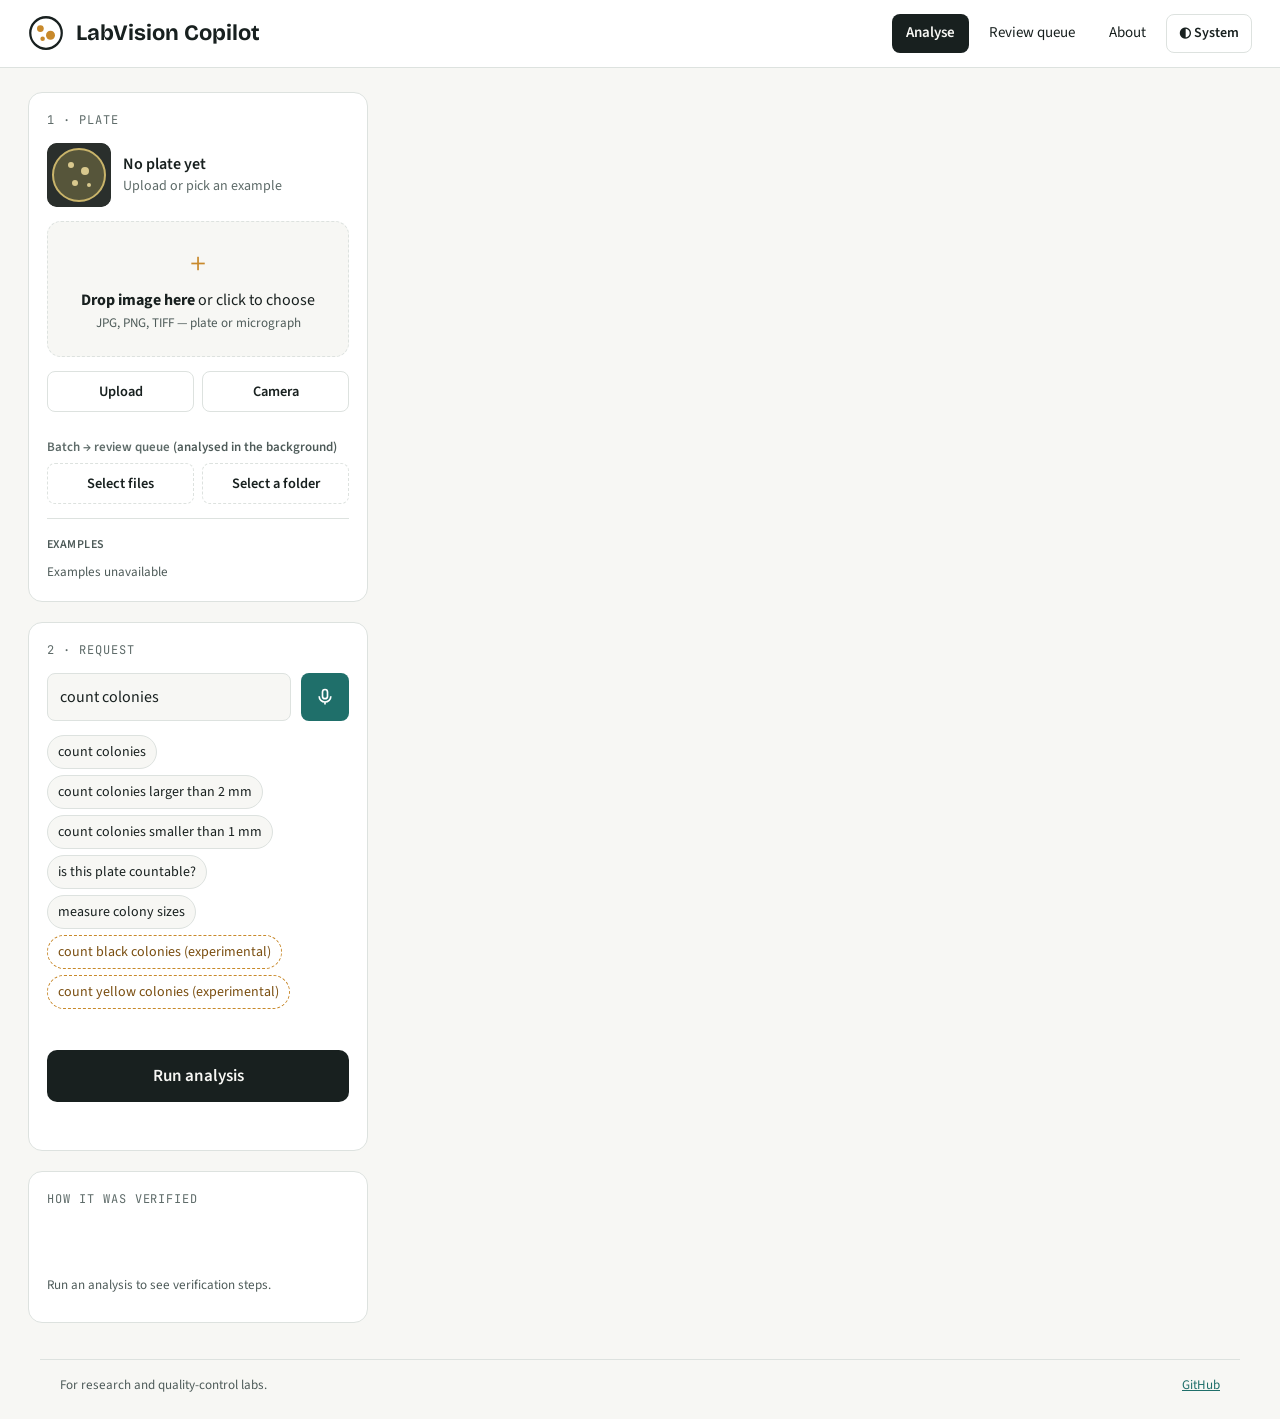
==== commit f6b01aaf: "Folder batch upload, background worker, docs and landing up to date" ====
--- a/web/index.html
+++ b/web/index.html
@@ -7,8 +7,9 @@
 <link rel="preconnect" href="https://fonts.googleapis.com">
 <link href="https://fonts.googleapis.com/css2?family=Bricolage+Grotesque:opsz,wght@12..96,500;12..96,700&family=Source+Sans+3:wght@400;600&family=JetBrains+Mono:wght@400;500&display=swap" rel="stylesheet">
 <link rel="icon" href="/web/favicon.svg" type="image/svg+xml">
-<link rel="stylesheet" href="/web/app.css?v=11">
-<script src="/web/theme.js?v=11"></script>
+<link rel="stylesheet" href="/web/app.css?v=13">
+<script src="/web/theme.js?v=13"></script>
+<script src="/web/batch.js?v=13"></script>
 <style>
 /* App layout — Session 10 mock */
 .app-main{max-width:1360px;margin:0 auto;padding:24px 28px;display:flex;flex-wrap:wrap;gap:24px;align-items:flex-start}
@@ -35,7 +36,9 @@
 .chip-row{display:flex;flex-wrap:wrap;gap:6px}
 .chip-row .sug-chip{font:400 14px "Source Sans 3",sans-serif;padding:6px 10px;border-radius:999px;border:1px solid var(--line);background:var(--bg);color:var(--ink)}
 .chip-row .sug-chip.experimental{border:1px dashed var(--accent);background:var(--surface);color:var(--accent-soft-text)}
-.batch-btn{width:100%;margin-top:10px;border-style:dashed}
+.batch-box{margin-top:12px;display:flex;flex-direction:column;gap:6px}
+.batch-label{font-size:13px;font-weight:600;color:var(--muted-2)}
+.batch-btn{border-style:dashed}
 .run-btn{font:600 17px "Source Sans 3",sans-serif;padding:14px;border-radius:10px;border:none;background:var(--ink);color:var(--bg)}
 .stop-btn{margin-left:auto;font:600 14px "Source Sans 3",sans-serif;padding:8px 14px;border-radius:8px;border:1.5px solid var(--fail);background:transparent;color:var(--fail);cursor:pointer}
 .stop-btn:hover{background:color-mix(in srgb, var(--fail) 12%, transparent)}
@@ -98,8 +101,15 @@
         <button id="cameraCaptureBtn" class="btn" type="button" hidden>Capture</button>
         <button id="cameraCancelBtn" class="btn" type="button" hidden>Cancel</button>
       </div>
-      <button id="batchBtn" class="btn batch-btn" type="button" title="Analyse many plates at once (up to 50). They go to the review queue.">Upload a batch → review queue</button>
+      <div class="batch-box">
+        <span class="batch-label">Batch → review queue <span class="muted">(analysed in the background)</span></span>
+        <div class="btn-row">
+          <button id="batchBtn" class="btn batch-btn" type="button" title="Pick several plate photos">Select files</button>
+          <button id="batchFolderBtn" class="btn batch-btn" type="button" title="Pick a folder: every JPG/PNG/TIFF inside is analysed">Select a folder</button>
+        </div>
+      </div>
       <input id="batchInput" type="file" accept="image/jpeg,image/png,image/tiff" multiple hidden>
+      <input id="batchFolderInput" type="file" webkitdirectory multiple hidden>
       <div id="cameraWrap" hidden><video id="cameraVideo" autoplay playsinline muted></video><canvas id="cameraCanvas" hidden></canvas></div>
       <div id="examples" class="examples" aria-label="examples"><span class="label">Examples</span><div id="exampleThumbs" class="thumbs"></div></div>
       <!-- keep original cameraBtn id for JS compatibility -->
@@ -280,6 +290,6 @@
   document.getElementById('modeAdd').dispatchEvent(new Event('click',{bubbles:true})); // let app.js handle
 });
 </script>
-<script src="/web/app.js?v=11"></script>
+<script src="/web/app.js?v=13"></script>
 </body>
 </html>
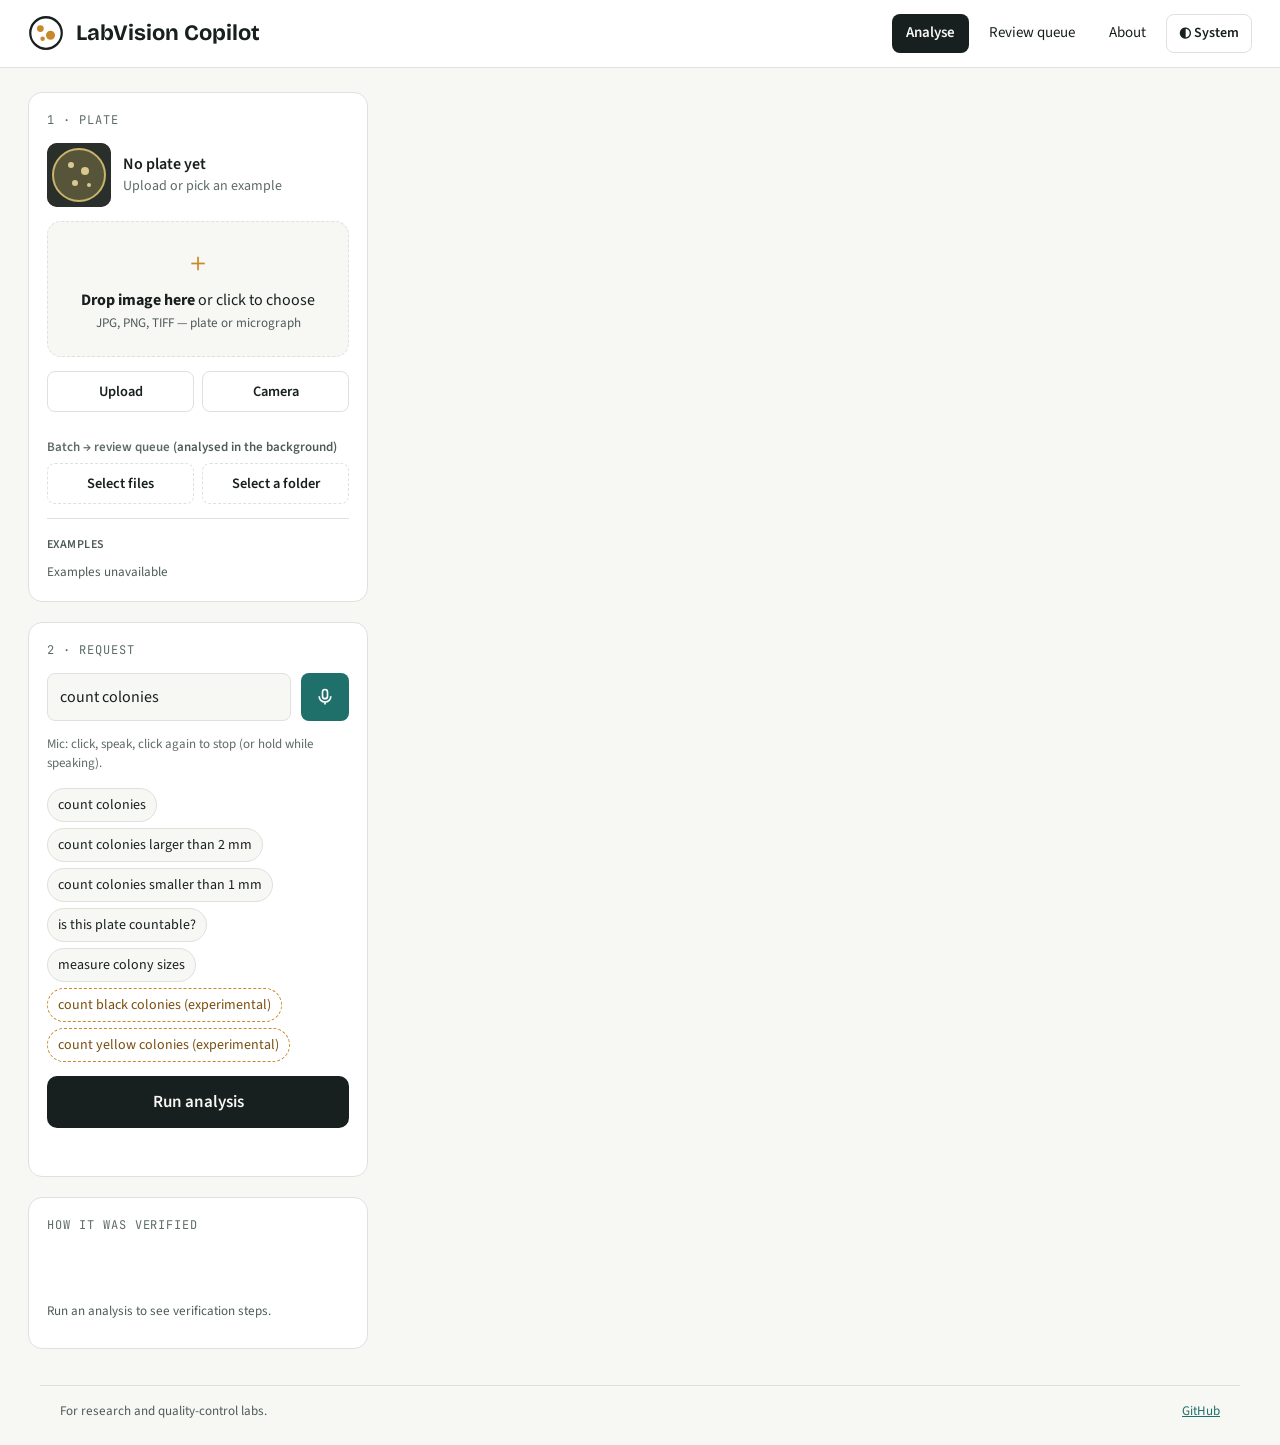
==== commit acd2907e: "Mic: visible recording state, click or hold to talk, auto-stop, number words to digits" ====
--- a/web/index.html
+++ b/web/index.html
@@ -7,9 +7,9 @@
 <link rel="preconnect" href="https://fonts.googleapis.com">
 <link href="https://fonts.googleapis.com/css2?family=Bricolage+Grotesque:opsz,wght@12..96,500;12..96,700&family=Source+Sans+3:wght@400;600&family=JetBrains+Mono:wght@400;500&display=swap" rel="stylesheet">
 <link rel="icon" href="/web/favicon.svg" type="image/svg+xml">
-<link rel="stylesheet" href="/web/app.css?v=13">
-<script src="/web/theme.js?v=13"></script>
-<script src="/web/batch.js?v=13"></script>
+<link rel="stylesheet" href="/web/app.css?v=14">
+<script src="/web/theme.js?v=14"></script>
+<script src="/web/batch.js?v=14"></script>
 <style>
 /* App layout — Session 10 mock */
 .app-main{max-width:1360px;margin:0 auto;padding:24px 28px;display:flex;flex-wrap:wrap;gap:24px;align-items:flex-start}
@@ -120,10 +120,10 @@
       <label for="requestInput" class="card-kicker">2 · Request</label>
       <div style="display:flex;gap:10px;align-items:stretch">
         <input id="requestInput" type="text" value="count colonies" placeholder="count colonies larger than 2 mm" style="flex:1;min-width:0;font:400 16px 'Source Sans 3',sans-serif;padding:12px;border:1px solid var(--line);border-radius:8px;background:var(--bg);color:var(--ink)">
-        <button id="micBtn" class="mic-btn" type="button" aria-label="Speak the request"><svg viewBox="0 0 24 24" fill="none" stroke="currentColor" stroke-width="2" aria-hidden="true"><rect x="9" y="3" width="6" height="11" rx="3"/><path d="M5 11a7 7 0 0 0 14 0M12 18v3"/></svg></button>
-      </div>
+        <button id="micBtn" class="mic-btn" type="button" aria-label="Speak the request: click to start, click again to stop" title="Click to start, click again to stop — or hold while you speak"><svg id="micIcon" viewBox="0 0 24 24" fill="none" stroke="currentColor" stroke-width="2" aria-hidden="true"><rect x="9" y="3" width="6" height="11" rx="3"/><path d="M5 11a7 7 0 0 0 14 0M12 18v3"/></svg><svg id="stopIcon" viewBox="0 0 24 24" fill="currentColor" aria-hidden="true" hidden><rect x="6" y="6" width="12" height="12" rx="2"/></svg></button>
+      </div>
+      <div id="micStatus" class="mic-status" aria-live="polite" style="font-size:13px;color:var(--muted-2);min-height:1em">Mic: click, speak, click again to stop (or hold while speaking).</div>
       <div id="suggestedChips" class="chip-row"></div>
-      <div id="micStatus" class="mic-status" aria-live="polite" style="font-size:13px;color:var(--muted-2);min-height:1em"></div>
       <button id="runBtn" class="run-btn" type="button">Run analysis</button>
       <div id="leftStatus" class="left-status" aria-live="polite" style="font-size:.85rem;min-height:1.2em"></div>
       <textarea id="requestInput_hidden" hidden></textarea>
@@ -290,6 +290,6 @@
   document.getElementById('modeAdd').dispatchEvent(new Event('click',{bubbles:true})); // let app.js handle
 });
 </script>
-<script src="/web/app.js?v=13"></script>
+<script src="/web/app.js?v=14"></script>
 </body>
 </html>
--- a/web/app.css
+++ b/web/app.css
@@ -112,10 +112,12 @@
 .request-row{display:flex; gap:8px}
 .request-row textarea{flex:1; font:400 .95rem "Source Sans 3",sans-serif; padding:10px 12px; border:1px solid var(--line); border-radius:8px; background:var(--bg); color:var(--ink); resize:vertical}
 .mic{width:48px; height:48px; border-radius:50%; border:1px solid var(--line); background:var(--surface); font-size:1.2rem; cursor:pointer; flex-shrink:0}
-.mic.is-recording{background:var(--fail); color:#fff; border-color:var(--fail); animation:pulse 1.2s infinite}
+.mic.is-recording, .mic-btn.is-recording{background:var(--fail); color:#fff; border-color:var(--fail); animation:pulse 1.2s infinite}
+.mic-btn.is-busy{opacity:.6; cursor:progress}
+.mic-status.is-recording{color:var(--fail); font-weight:600}
 @keyframes pulse{0%,100%{transform:scale(1)}50%{transform:scale(1.05)}}
 .mic-status{font-size:.82rem; color:var(--muted); min-height:1em}
-@media(prefers-reduced-motion:reduce){ .mic.is-recording{animation:none} .spinner{animation:none} }
+@media(prefers-reduced-motion:reduce){ .mic.is-recording, .mic-btn.is-recording{animation:none} .spinner{animation:none} }
 
 /* camera */
 #cameraWrap{border:1px solid var(--line); border-radius:8px; overflow:hidden; background:#000}
